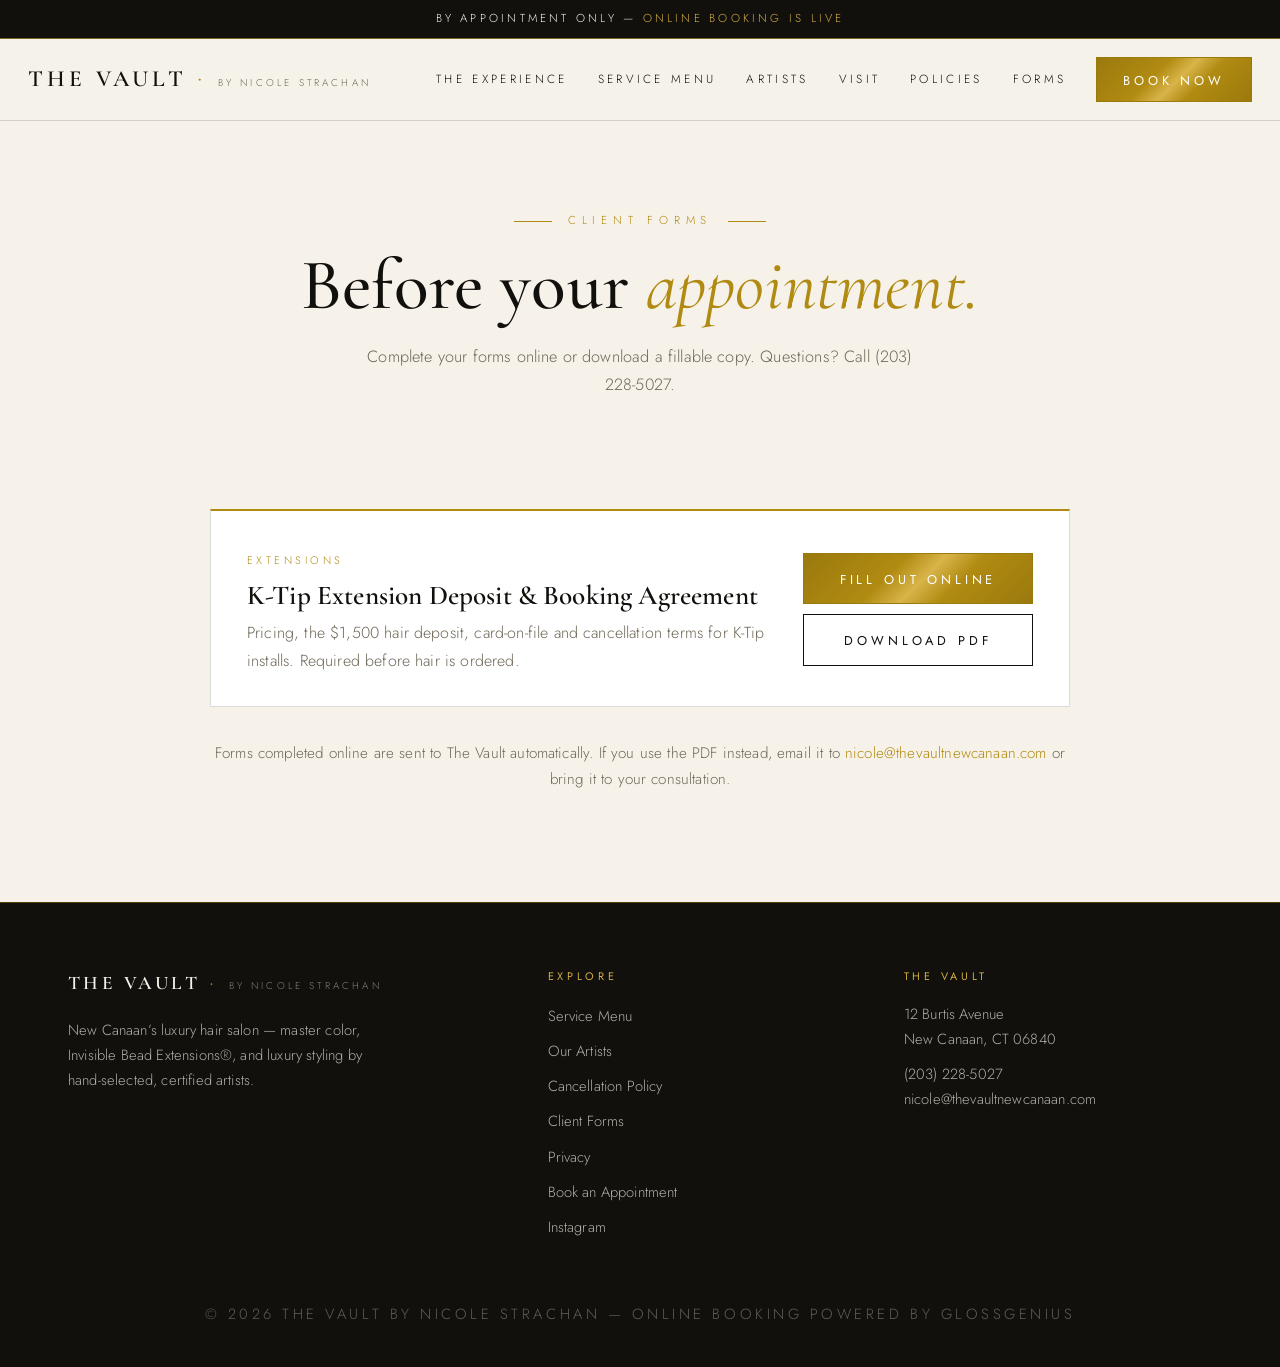
==== forms.html @ dd50f00c "Add Forms tab: K-Tip agreement (online + PDF), new cancellation terms, privacy update - New pages: f" ====
<!DOCTYPE html>
<html lang="en">
<head>
<meta charset="utf-8">
<meta name="viewport" content="width=device-width, initial-scale=1">
<title>Client Forms — The Vault by Nicole Strachan</title>
<meta name="description" content="Client forms for The Vault by Nicole Strachan, New Canaan, CT — fill out online or download.">
<link rel="preconnect" href="https://fonts.googleapis.com">
<link rel="preconnect" href="https://fonts.gstatic.com" crossorigin>
<link href="https://fonts.googleapis.com/css2?family=Cormorant+Garamond:ital,wght@0,400;0,500;0,600;1,400;1,500&family=Jost:wght@300;400;500&display=swap" rel="stylesheet">
<link rel="stylesheet" href="css/style.css">
<link rel="stylesheet" href="css/forms.css">
<link rel="icon" type="image/png" href="assets/logo-square.png">
<script src="js/lux.js" defer></script>
<link rel="canonical" href="https://thevaultnewcanaan.com/forms.html">
<meta name="robots" content="index, follow">
<meta name="theme-color" content="#12100c">
</head>
<body>
<div class="announce">By appointment only &mdash; <a href="https://thevaultnc.glossgenius.com/booking-flow" target="_blank" rel="noopener">online booking is live</a></div>
<header class="site">
  <div class="head-inner">
    <a class="wordmark" href="index.html"><span class="mark">The Vault</span><span class="by">by Nicole Strachan</span></a>
    <input type="checkbox" id="navtoggle">
    <label class="burger" for="navtoggle">&#9776;</label>
    <nav class="main">
      <a class="navlink" href="index.html#experience">The Experience</a>
      <a class="navlink" href="index.html#services">Service Menu</a>
      <a class="navlink" href="index.html#team">Artists</a>
      <a class="navlink" href="index.html#visit">Visit</a>
      <a class="navlink" href="policies.html">Policies</a>
      <a class="navlink" href="forms.html">Forms</a>
      <a class="btn gold" href="https://thevaultnc.glossgenius.com/booking-flow" target="_blank" rel="noopener">Book Now</a>
    </nav>
  </div>
</header>

<div class="page-head">
  <p class="eyebrow centered">Client Forms</p>
  <h1 class="display">Before your <em>appointment.</em></h1>
  <p class="lede" style="margin:0 auto;">Complete your forms online or download a fillable copy. Questions? Call (203) 228-5027.</p>
</div>
<section>
  <div class="wrap">
    <div class="forms-list">
      <article class="form-card">
        <div>
          <span class="tag">Extensions</span>
          <h3>K-Tip Extension Deposit &amp; Booking Agreement</h3>
          <p>Pricing, the $1,500 hair deposit, card-on-file and cancellation terms for K-Tip installs. Required before hair is ordered.</p>
        </div>
        <div class="actions">
          <a class="btn gold" href="ktip-agreement.html">Fill Out Online</a>
          <a class="btn line" href="forms/KTip-Deposit-Agreement.pdf" download>Download PDF</a>
        </div>
      </article>
    </div>
    <p class="forms-note">Forms completed online are sent to The Vault automatically. If you use the PDF instead, email it to <a href="mailto:nicole@thevaultnewcanaan.com">nicole@thevaultnewcanaan.com</a> or bring it to your consultation.</p>
  </div>
</section>
<footer class="site">
  <div class="wrap foot-grid">
    <div class="foot-brand">
      <a class="wordmark" href="index.html"><span class="mark">The Vault</span><span class="by">by Nicole Strachan</span></a>
      <p>New Canaan&rsquo;s luxury hair salon &mdash; master color, Invisible Bead Extensions&reg;, and luxury styling by hand-selected, certified artists.</p>
    </div>
    <div>
      <h4>Explore</h4>
      <ul>
        <li><a href="index.html#services">Service Menu</a></li>
        <li><a href="index.html#team">Our Artists</a></li>
        <li><a href="policies.html">Cancellation Policy</a></li>
        <li><a href="forms.html">Client Forms</a></li>
        <li><a href="policies.html#privacy">Privacy</a></li>
        <li><a href="https://thevaultnc.glossgenius.com/booking-flow" target="_blank" rel="noopener">Book an Appointment</a></li>
        <li><a href="https://www.instagram.com/the_vault_new_canaan" target="_blank" rel="noopener">Instagram</a></li>
      </ul>
    </div>
    <div>
      <h4>The Vault</h4>
      <p>12 Burtis Avenue<br>New Canaan, CT 06840</p>
      <p style="margin-top:10px;"><a href="tel:+12032285027">(203) 228-5027</a><br>
      <a href="mailto:nicole@thevaultnewcanaan.com">nicole@thevaultnewcanaan.com</a></p>
    </div>
  </div>
  <p class="copyright">&copy; 2026 The Vault by Nicole Strachan &mdash; online booking powered by GlossGenius</p>
</footer>
</body>
</html>
---- css/style.css ----
/* The Vault by Nicole Strachan — original design (v2)
   Brand references: thevaultnewcanaan.com + thevaultnc.glossgenius.com.
   Editorial luxury: ivory paper, ink black, brand gold #b18b11. */

:root {
  --ink: #12100c;
  --ink-2: #1c1913;
  --paper: #f6f2ea;
  --paper-2: #efe9dd;
  --gold: #b18b11;
  --gold-bright: #d3ae45;
  --muted: #6f6757;
  --line: rgba(18, 16, 12, 0.14);
  --line-gold: rgba(177, 139, 17, 0.4);
  --display: "Cormorant Garamond", "Times New Roman", serif;
  --ui: "Jost", "Trebuchet MS", sans-serif;
}

* { margin: 0; padding: 0; box-sizing: border-box; }
html { scroll-behavior: smooth; }

body {
  background: var(--paper);
  color: var(--ink);
  font-family: var(--ui);
  font-weight: 300;
  line-height: 1.7;
  letter-spacing: 0.01em;
}

img { max-width: 100%; display: block; }
a { color: var(--gold); text-decoration: none; transition: all 0.25s ease; }

.wrap { max-width: 1200px; margin: 0 auto; padding: 0 28px; }

::selection { background: var(--gold); color: #fff; }

/* ---------- type helpers ---------- */
.eyebrow {
  font-size: 0.72rem;
  letter-spacing: 0.5em;
  text-transform: uppercase;
  color: var(--gold);
  display: flex;
  align-items: center;
  gap: 16px;
}
.eyebrow::before { content: ""; width: 38px; height: 1px; background: var(--gold); }
.eyebrow.centered { justify-content: center; }
.eyebrow.centered::after { content: ""; width: 38px; height: 1px; background: var(--gold); }

h2.display, h1.display {
  font-family: var(--display);
  font-weight: 500;
  font-size: clamp(2.6rem, 5.6vw, 4.6rem);
  line-height: 1.04;
  margin: 18px 0 20px;
}
.display em { font-style: italic; color: var(--gold); font-weight: 400; }

.lede { color: var(--muted); max-width: 560px; font-size: 1.02rem; }

/* ---------- buttons ---------- */
.btn {
  display: inline-block;
  font-family: var(--ui);
  font-weight: 400;
  font-size: 0.8rem;
  letter-spacing: 0.3em;
  text-transform: uppercase;
  padding: 17px 40px 15px;
  background: var(--ink);
  color: var(--paper);
  border: 1px solid var(--ink);
}
.btn:hover { background: var(--gold); border-color: var(--gold); color: #fff; }
.btn.gold { background: var(--gold); border-color: var(--gold); color: #fff; }
.btn.gold:hover { background: var(--ink); border-color: var(--ink); }
.btn.line { background: transparent; color: var(--ink); }
.btn.line:hover { background: var(--ink); color: var(--paper); }
.btn.line.on-dark { color: var(--paper); border-color: rgba(246, 242, 234, 0.5); }
.btn.line.on-dark:hover { background: var(--paper); color: var(--ink); }

/* ---------- announcement + header ---------- */
.announce {
  background: var(--ink);
  color: var(--paper);
  text-align: center;
  font-size: 0.72rem;
  letter-spacing: 0.28em;
  text-transform: uppercase;
  padding: 9px 16px;
}
.announce a { color: var(--gold-bright); }
.announce a:hover { color: #fff; }

header.site {
  position: sticky;
  top: 0;
  z-index: 100;
  background: rgba(246, 242, 234, 0.9);
  backdrop-filter: blur(10px);
  border-bottom: 1px solid var(--line);
}
.head-inner {
  max-width: 1280px;
  margin: 0 auto;
  padding: 18px 28px;
  display: flex;
  align-items: center;
  justify-content: space-between;
  gap: 20px;
}
.wordmark {
  display: flex;
  align-items: baseline;
  gap: 12px;
  color: var(--ink);
}
.wordmark .mark {
  font-family: var(--display);
  font-weight: 600;
  font-size: 1.45rem;
  letter-spacing: 0.18em;
  text-transform: uppercase;
}
.wordmark .by {
  font-size: 0.62rem;
  letter-spacing: 0.32em;
  text-transform: uppercase;
  color: var(--muted);
}
nav.main { display: flex; align-items: center; gap: 30px; }
nav.main a.navlink {
  font-size: 0.74rem;
  letter-spacing: 0.28em;
  text-transform: uppercase;
  color: var(--ink);
  padding: 4px 0;
  border-bottom: 1px solid transparent;
}
nav.main a.navlink:hover { color: var(--gold); border-bottom-color: var(--gold); }
nav.main .btn { padding: 12px 26px 10px; }
#navtoggle { display: none; }
label.burger { display: none; font-size: 1.5rem; color: var(--ink); cursor: pointer; }
@media (max-width: 940px) {
  label.burger { display: block; }
  nav.main {
    display: none;
    position: absolute;
    top: 100%; left: 0; right: 0;
    background: var(--paper);
    border-bottom: 1px solid var(--line);
    flex-direction: column;
    padding: 28px;
  }
  #navtoggle:checked ~ nav.main { display: flex; }
}

/* ---------- hero ---------- */
.hero { overflow: hidden; }
.hero-grid {
  max-width: 1280px;
  margin: 0 auto;
  display: grid;
  grid-template-columns: 1.05fr 0.95fr;
  min-height: 78vh;
}
.hero-copy {
  padding: 96px 56px 96px 28px;
  display: flex;
  flex-direction: column;
  justify-content: center;
}
.hero-copy h1 {
  font-family: var(--display);
  font-weight: 500;
  font-size: clamp(3.2rem, 6.5vw, 6rem);
  line-height: 0.98;
  margin: 22px 0 26px;
}
.hero-copy .lede { margin-bottom: 40px; }
.hero-actions { display: flex; gap: 16px; flex-wrap: wrap; }
.hero-note {
  margin-top: 56px;
  display: flex;
  gap: 40px;
  font-size: 0.78rem;
  letter-spacing: 0.14em;
  text-transform: uppercase;
  color: var(--muted);
}
.hero-note strong { display: block; color: var(--ink); font-weight: 500; font-size: 0.9rem; }

.hero-visual { position: relative; padding: 56px 28px 56px 0; }
.hero-visual .photo {
  position: relative;
  height: 100%;
  min-height: 480px;
  background: url("../assets/salon-1.jpg") center/cover no-repeat;
}
.hero-visual .photo::after {
  content: "";
  position: absolute;
  inset: 18px;
  border: 1px solid rgba(246, 242, 234, 0.65);
}
.hero-visual .badge {
  position: absolute;
  left: -54px;
  bottom: 76px;
  width: 148px;
  height: 148px;
  border-radius: 50%;
  background: var(--ink);
  color: var(--paper);
  display: flex;
  align-items: center;
  justify-content: center;
  text-align: center;
  font-size: 0.62rem;
  letter-spacing: 0.3em;
  text-transform: uppercase;
  line-height: 2;
  border: 1px solid var(--gold);
  box-shadow: 0 18px 40px rgba(18, 16, 12, 0.35);
}
.hero-visual .badge span em {
  display: block;
  font-family: var(--display);
  font-style: italic;
  font-size: 1.15rem;
  letter-spacing: 0.06em;
  text-transform: none;
  color: var(--gold-bright);
}
@media (max-width: 940px) {
  .hero-grid { grid-template-columns: 1fr; min-height: 0; }
  .hero-copy { padding: 64px 28px 40px; }
  .hero-visual { padding: 0 28px 56px; }
  .hero-visual .photo { min-height: 340px; }
  .hero-visual .badge { left: 12px; bottom: -30px; width: 120px; height: 120px; }
}

/* ---------- ticker ---------- */
.ticker {
  background: var(--ink);
  border-top: 1px solid var(--line-gold);
  border-bottom: 1px solid var(--line-gold);
  overflow: hidden;
  padding: 14px 0;
}
.ticker .track {
  display: inline-block;
  white-space: nowrap;
  animation: tick 90s linear infinite;
  color: var(--gold-bright);
  font-family: var(--display);
  font-size: 0.95rem;
  letter-spacing: 0.34em;
  text-transform: uppercase;
}
.ticker .track span { padding: 0 22px; }
@keyframes tick { from { transform: translateX(0); } to { transform: translateX(-50%); } }

/* ---------- sections ---------- */
section { padding: 110px 0; }
section.dark { background: var(--ink); color: var(--paper); }
section.dark .lede { color: rgba(246, 242, 234, 0.65); }
section.tint { background: var(--paper-2); }

/* ---------- experience steps ---------- */
.steps {
  display: grid;
  grid-template-columns: repeat(3, 1fr);
  gap: 48px;
  margin-top: 64px;
}
@media (max-width: 860px) { .steps { grid-template-columns: 1fr; } }
.step { border-top: 1px solid var(--line); padding-top: 26px; }
.step .num {
  font-family: var(--display);
  font-style: italic;
  color: var(--gold);
  font-size: 1.6rem;
}
.step h3 {
  font-family: var(--display);
  font-weight: 600;
  font-size: 1.5rem;
  margin: 8px 0 10px;
}
.step p { color: var(--muted); font-size: 0.95rem; }

/* ---------- services menu ---------- */
.menu-head { text-align: center; max-width: 640px; margin: 0 auto; }
.menu-head .lede { margin: 0 auto; }

.menu-cat { margin-top: 72px; }
.menu-cat h3 {
  font-family: var(--display);
  font-weight: 600;
  font-size: 1.9rem;
  display: flex;
  align-items: center;
  gap: 24px;
}
.menu-cat h3::after { content: ""; flex: 1; height: 1px; background: var(--line-gold); }
.menu-cat h3 .cat-note {
  font-family: var(--ui);
  font-weight: 300;
  font-size: 0.72rem;
  letter-spacing: 0.3em;
  text-transform: uppercase;
  color: var(--muted);
}
.menu-grid {
  margin-top: 30px;
  display: grid;
  grid-template-columns: 1fr 1fr;
  gap: 10px 64px;
}
@media (max-width: 860px) { .menu-grid { grid-template-columns: 1fr; } }
.mi { padding: 14px 0; border-bottom: 1px solid rgba(18, 16, 12, 0.08); }
.mi .row {
  display: flex;
  align-items: baseline;
  gap: 12px;
}
.mi .name {
  font-weight: 400;
  font-size: 0.98rem;
  letter-spacing: 0.04em;
  text-transform: uppercase;
}
.mi .dots { flex: 1; border-bottom: 1px dotted rgba(18, 16, 12, 0.3); transform: translateY(-4px); }
.mi .price { font-family: var(--display); font-size: 1.15rem; font-weight: 600; color: var(--gold); white-space: nowrap; }
.mi .desc { font-size: 0.85rem; color: var(--muted); margin-top: 4px; max-width: 92%; }
.menu-cta { text-align: center; margin-top: 64px; }
.menu-cta p { color: var(--muted); font-size: 0.9rem; margin-bottom: 22px; }

/* ---------- extensions spotlight (dark) ---------- */
.spot {
  display: grid;
  grid-template-columns: 0.9fr 1.1fr;
  gap: 72px;
  align-items: center;
}
@media (max-width: 940px) { .spot { grid-template-columns: 1fr; gap: 40px; } }
.spot .photo {
  position: relative;
  min-height: 440px;
  background: url("../assets/svc-30.png") center/cover no-repeat;
}
.spot .photo::after { content: ""; position: absolute; inset: 18px; border: 1px solid rgba(246, 242, 234, 0.35); }
.spot ul {
  list-style: none;
  margin: 28px 0 36px;
}
.spot li {
  padding: 12px 0;
  border-bottom: 1px solid rgba(246, 242, 234, 0.12);
  display: flex;
  gap: 14px;
  align-items: baseline;
  font-size: 0.95rem;
  color: rgba(246, 242, 234, 0.85);
}
.spot li::before { content: "◆"; color: var(--gold); font-size: 0.6rem; }

/* ---------- team ---------- */
.team-intro { text-align: center; max-width: 620px; margin: 0 auto 64px; }
.team-intro .lede { margin: 0 auto; }
.team-row {
  display: grid;
  grid-template-columns: repeat(3, 1fr);
  gap: 40px;
}
@media (max-width: 940px) { .team-row { grid-template-columns: 1fr; max-width: 420px; margin: 0 auto; } }
.tcard { text-align: center; }
.tcard .photo {
  position: relative;
  aspect-ratio: 1;
  max-width: 320px;
  margin: 0 auto;
  overflow: hidden;
  background: var(--paper-2);
}
.tcard .photo img { width: 100%; height: 100%; object-fit: cover; transition: transform 0.5s ease; }
.tcard:hover .photo img { transform: scale(1.04); }
.tcard .photo::after { content: ""; position: absolute; inset: 14px; border: 1px solid rgba(246, 242, 234, 0.5); pointer-events: none; }
.tcard .role {
  margin-top: 20px;
  font-size: 0.68rem;
  letter-spacing: 0.34em;
  text-transform: uppercase;
  color: var(--gold);
}
.tcard h3 { font-family: var(--display); font-weight: 600; font-size: 1.7rem; margin: 4px 0 8px; }
.tcard p.bio { font-size: 0.9rem; color: var(--muted); max-width: 330px; margin: 0 auto 16px; }
.tcard .book {
  font-size: 0.74rem;
  letter-spacing: 0.3em;
  text-transform: uppercase;
  border-bottom: 1px solid var(--gold);
  padding-bottom: 3px;
}
.team-more { text-align: center; margin-top: 60px; color: var(--muted); font-size: 0.92rem; }

/* ---------- visit ---------- */
.visit-grid {
  display: grid;
  grid-template-columns: 1.1fr 0.9fr;
  gap: 72px;
  align-items: start;
}
@media (max-width: 940px) { .visit-grid { grid-template-columns: 1fr; gap: 44px; } }
table.hours { width: 100%; border-collapse: collapse; margin-top: 30px; }
table.hours td {
  padding: 13px 4px;
  border-bottom: 1px solid var(--line);
  font-size: 0.82rem;
  letter-spacing: 0.2em;
  text-transform: uppercase;
}
table.hours td:last-child { text-align: right; color: var(--gold); }
table.hours tr.closed td { color: var(--muted); }
.addr {
  font-family: var(--display);
  font-size: 1.9rem;
  font-weight: 500;
  line-height: 1.3;
  margin: 20px 0 16px;
}
.visit-lines p { margin-bottom: 10px; color: var(--muted); }
.visit-lines a:hover { color: var(--ink); }

/* ---------- closing CTA ---------- */
.close-cta {
  position: relative;
  background: var(--ink);
  text-align: center;
  padding: 130px 28px;
  overflow: hidden;
}
.close-cta::before {
  content: "";
  position: absolute;
  inset: 0;
  background: url("../assets/cover-croc.jpg") center/cover no-repeat;
  opacity: 0.28;
}
.close-cta > * { position: relative; }
.close-cta h2 {
  font-family: var(--display);
  font-weight: 500;
  color: var(--paper);
  font-size: clamp(2.6rem, 5.6vw, 4.4rem);
  line-height: 1.05;
  margin-bottom: 14px;
}
.close-cta h2 em { font-style: italic; color: var(--gold-bright); }
.close-cta p {
  color: rgba(246, 242, 234, 0.7);
  margin-bottom: 40px;
  letter-spacing: 0.06em;
}

/* ---------- footer ---------- */
footer.site { background: var(--ink); color: rgba(246, 242, 234, 0.7); padding: 64px 0 40px; border-top: 1px solid var(--line-gold); }
.foot-grid {
  display: grid;
  grid-template-columns: 1.4fr 1fr 1fr;
  gap: 48px;
}
@media (max-width: 860px) { .foot-grid { grid-template-columns: 1fr; } }
footer.site .wordmark .mark { color: var(--paper); font-size: 1.2rem; }
footer.site .wordmark .by { color: rgba(246, 242, 234, 0.5); }
footer.site h4 {
  font-size: 0.68rem;
  letter-spacing: 0.34em;
  text-transform: uppercase;
  color: var(--gold-bright);
  font-weight: 400;
  margin-bottom: 16px;
}
footer.site ul { list-style: none; }
footer.site li { margin-bottom: 8px; }
footer.site a { color: rgba(246, 242, 234, 0.7); font-size: 0.92rem; }
footer.site a:hover { color: var(--gold-bright); }
footer.site p { font-size: 0.92rem; }
.foot-brand p { margin-top: 18px; max-width: 320px; font-size: 0.88rem; }
.copyright {
  text-align: center;
  margin-top: 54px;
  font-size: 0.68rem;
  letter-spacing: 0.24em;
  text-transform: uppercase;
  color: rgba(246, 242, 234, 0.35);
}

/* ---------- policy page ---------- */
.page-head { text-align: center; padding: 90px 28px 0; }
.policy { max-width: 780px; margin: 0 auto; }
.policy h2 {
  font-family: var(--display);
  font-weight: 600;
  font-size: 1.7rem;
  margin: 46px 0 12px;
}
.policy h2::after { content: ""; display: block; width: 44px; height: 2px; background: var(--gold); margin-top: 12px; }
.policy p, .policy li { color: var(--muted); margin-bottom: 14px; }
.policy ul { padding-left: 20px; }
.policy strong { color: var(--ink); font-weight: 500; }

/* ==================== LUXURY LAYER ==================== */

/* metallic gold buttons with shine sweep */
.btn.gold {
  background: linear-gradient(135deg, #9a790e 0%, #b18b11 38%, #d8b44a 52%, #b18b11 66%, #9a790e 100%);
  border-color: rgba(154, 121, 14, 0.9);
  position: relative;
  overflow: hidden;
}
.btn.gold::after {
  content: "";
  position: absolute;
  top: 0; bottom: 0;
  left: -80%;
  width: 50%;
  background: linear-gradient(105deg, transparent, rgba(255, 255, 255, 0.45), transparent);
  transform: skewX(-20deg);
  transition: left 0.6s ease;
}
.btn.gold:hover { background: linear-gradient(135deg, #8a6c0c, #c9a437 55%, #8a6c0c); }
.btn.gold:hover::after { left: 130%; }

/* gold hairline under announce bar */
.announce { border-bottom: 1px solid rgba(211, 174, 69, 0.55); }

/* wordmark diamond */
.wordmark .mark::after {
  content: "\25C6";
  color: var(--gold);
  font-size: 0.5em;
  vertical-align: 0.35em;
  margin-left: 10px;
}

/* hero watermark V */
.hero-copy { position: relative; }
.watermark {
  position: absolute;
  top: 50%;
  left: -40px;
  transform: translateY(-54%);
  font-family: var(--display);
  font-size: 34rem;
  line-height: 1;
  color: transparent;
  -webkit-text-stroke: 1px rgba(177, 139, 17, 0.16);
  pointer-events: none;
  user-select: none;
  z-index: 0;
}
.hero-copy > *:not(.watermark) { position: relative; z-index: 1; }
@media (max-width: 940px) { .watermark { font-size: 20rem; left: -10px; } }

/* rotating badge */
.hero-visual .badge.spin {
  background: radial-gradient(circle at 35% 30%, #262117, #12100c 70%);
  overflow: visible;
}
.badge.spin svg {
  position: absolute;
  inset: 0;
  width: 100%;
  height: 100%;
  animation: badgespin 26s linear infinite;
}
.badge.spin svg text {
  fill: var(--gold-bright);
  font-family: var(--ui);
  font-size: 10px;
  letter-spacing: 0.24em;
}
.badge.spin .badge-v {
  font-family: var(--display);
  font-size: 3.4rem;
  color: var(--paper);
  line-height: 1;
}
@keyframes badgespin { to { transform: rotate(360deg); } }

/* ornament divider */
.ornament {
  display: flex;
  align-items: center;
  justify-content: center;
  gap: 18px;
  color: var(--gold);
  font-size: 0.7rem;
  margin-top: 34px;
}
.ornament::before, .ornament::after {
  content: "";
  width: 120px;
  height: 1px;
  background: linear-gradient(90deg, transparent, var(--gold));
}
.ornament::after { background: linear-gradient(90deg, var(--gold), transparent); }

/* menu refinements */
.menu-cat h3 .cat-note { font-style: normal; }
.mi .desc { font-family: var(--display); font-style: italic; font-size: 1rem; color: #857b66; }
.mi:hover .name { color: var(--gold); transition: color 0.25s ease; }

/* steps: hairline gold top + roman numerals */
.step { border-top: 1px solid var(--line-gold); }
.step .num { font-size: 1.9rem; }

/* pull-quote band */
.quote-band {
  background: var(--paper);
  text-align: center;
  padding: 110px 28px;
  border-top: 1px solid var(--line-gold);
}
.quote-band .quote {
  font-family: var(--display);
  font-weight: 500;
  font-size: clamp(2.2rem, 5vw, 3.8rem);
  line-height: 1.15;
  max-width: 900px;
  margin: 0 auto 18px;
}
.quote-band .quote em { font-style: italic; color: var(--gold); }
.quote-band .quote-attr {
  font-size: 0.72rem;
  letter-spacing: 0.4em;
  text-transform: uppercase;
  color: var(--muted);
}

/* dark section: croc texture depth */
section.dark {
  position: relative;
  overflow: hidden;
}
section.dark::before {
  content: "";
  position: absolute;
  inset: 0;
  background: url("../assets/cover-croc.jpg") center/cover no-repeat;
  opacity: 0.14;
}
section.dark > .wrap { position: relative; }

/* team photo gold hairline */
.tcard .photo::before {
  content: "";
  position: absolute;
  inset: 0;
  box-shadow: inset 0 0 0 1px rgba(177, 139, 17, 0.35);
  z-index: 1;
  pointer-events: none;
}

/* scroll reveal */
@media (prefers-reduced-motion: no-preference) {
  .reveal {
    opacity: 0;
    transform: translateY(26px);
    transition: opacity 0.8s ease, transform 0.8s ease;
  }
  .reveal.in { opacity: 1; transform: none; }
  .reveal:nth-child(2) { transition-delay: 0.08s; }
  .reveal:nth-child(3) { transition-delay: 0.16s; }
  .reveal:nth-child(4) { transition-delay: 0.24s; }
}

/* ==================== FULL PHOTOS + MOBILE POLISH ==================== */

/* IBE spotlight: square box = square photo, nothing cropped */
.spot .photo {
  aspect-ratio: 1;
  min-height: 0;
  height: auto;
  align-self: center;
  width: 100%;
}

/* team photos are 1:1 sources in 1:1 frames (uncropped); just cap size */
.tcard .photo { width: min(320px, 100%); }

@media (max-width: 940px) {
  /* hero photo: show (nearly) the whole interior shot on mobile */
  .hero-visual .photo { min-height: 0; aspect-ratio: 16/10; }
  .watermark { display: none; }
}

@media (max-width: 700px) {
  section { padding: 68px 0; }
  .quote-band { padding: 72px 24px; }
  .close-cta { padding: 88px 24px; }

  .hero-copy { padding: 48px 24px 28px; }
  .hero-copy h1 { font-size: clamp(2.9rem, 13vw, 4rem); }
  .hero-actions { flex-direction: column; align-items: stretch; }
  .hero-actions .btn { text-align: center; }
  .hero-note { flex-wrap: wrap; gap: 16px 28px; margin-top: 40px; }
  .hero-visual { padding: 0 24px 64px; }
  .hero-visual .badge { width: 108px; height: 108px; bottom: -26px; }
  .badge.spin .badge-v { font-size: 2.6rem; }

  .ticker .track { font-size: 0.78rem; letter-spacing: 0.26em; }

  h2.display, h1.display { font-size: clamp(2.2rem, 9vw, 3rem); }
  .menu-cat h3 { font-size: 1.55rem; flex-wrap: wrap; }
  .menu-cat h3 .cat-note { width: 100%; order: 3; }
  .menu-cat h3::after { display: none; }
  .mi .desc { max-width: 100%; }

  .steps { gap: 34px; margin-top: 44px; }
  .visit-grid { gap: 36px; }
  .addr { font-size: 1.55rem; }
  table.hours td { letter-spacing: 0.12em; font-size: 0.78rem; }

  .team-row { gap: 44px; }
  .team-more { font-size: 0.88rem; line-height: 2; }

  .foot-grid { text-align: left; gap: 34px; }
  .head-inner { padding: 14px 20px; }
  .announce { font-size: 0.62rem; letter-spacing: 0.2em; }
}

/* larger tap targets on touch */
@media (pointer: coarse) {
  nav.main a.navlink { padding: 10px 0; }
  .mi { padding: 16px 0; }
}

/* mobile wordmark: one clean line */
@media (max-width: 700px) {
  .wordmark { gap: 0; }
  .wordmark .mark { font-size: 1.15rem; letter-spacing: 0.14em; white-space: nowrap; }
  .wordmark .by { display: none; }
}
---- css/forms.css ----
/* Client forms pages — extends css/style.css (The Vault brand tokens) */

.forms-list { max-width: 860px; margin: 0 auto; display: grid; gap: 22px; }
.form-card {
  background: #fff;
  border: 1px solid var(--line);
  border-top: 2px solid var(--gold);
  padding: 34px 36px 32px;
  display: grid;
  grid-template-columns: 1fr auto;
  gap: 24px;
  align-items: center;
}
.form-card h3 { font-family: var(--display); font-weight: 600; font-size: 1.7rem; line-height: 1.15; margin: 8px 0 8px; }
.form-card p { color: var(--muted); margin: 0; }
.form-card .tag { font-size: 0.68rem; letter-spacing: 0.32em; text-transform: uppercase; color: var(--gold); }
.form-card .actions { display: flex; flex-direction: column; gap: 10px; min-width: 230px; }
.form-card .actions .btn { text-align: center; padding: 15px 22px 13px; }
@media (max-width: 760px) {
  .form-card { grid-template-columns: 1fr; padding: 28px 22px; }
  .form-card .actions { min-width: 0; }
}
.forms-note { max-width: 860px; margin: 34px auto 0; color: var(--muted); font-size: 0.95rem; text-align: center; }

/* agreement page */
.agreement { max-width: 860px; margin: 0 auto; }
.agreement .policy { max-width: none; }
.agreement h2 { scroll-margin-top: 100px; }
.agreement .intro-box {
  background: var(--paper-2);
  border-left: 2px solid var(--gold);
  padding: 20px 24px;
  color: var(--ink);
  margin-top: 36px;
}
.agreement .intro-box a { text-decoration: underline; }

.fgrid { display: grid; grid-template-columns: 1fr 1fr; gap: 16px 22px; margin: 18px 0 8px; }
.fgrid .full { grid-column: 1 / -1; }
@media (max-width: 700px) { .fgrid { grid-template-columns: 1fr; } }

.field label {
  display: block;
  font-size: 0.7rem;
  letter-spacing: 0.22em;
  text-transform: uppercase;
  color: var(--muted);
  margin-bottom: 6px;
}
.field input, .field select, .initial input {
  width: 100%;
  font-family: var(--ui);
  font-size: 1rem;
  font-weight: 400;
  color: var(--ink);
  background: #fff;
  border: 1px solid rgba(18, 16, 12, 0.22);
  border-radius: 0;
  padding: 12px 14px;
  transition: border-color 0.2s ease, box-shadow 0.2s ease;
}
.field input:focus, .field select:focus, .initial input:focus {
  outline: none;
  border-color: var(--gold);
  box-shadow: 0 0 0 3px rgba(177, 139, 17, 0.18);
}
.field input.sig { font-family: var(--display); font-style: italic; font-size: 1.45rem; padding: 8px 14px; }
.field .hint { font-size: 0.8rem; color: var(--muted); margin-top: 5px; }

.ptable { width: 100%; border-collapse: collapse; margin: 16px 0 22px; font-size: 0.95rem; background: #fff; }
.ptable th {
  text-align: left; font-weight: 500; font-size: 0.68rem; letter-spacing: 0.22em; text-transform: uppercase;
  color: var(--gold); background: var(--paper-2); padding: 11px 14px; border: 1px solid var(--line);
}
.ptable td { padding: 11px 14px; border: 1px solid var(--line); color: var(--ink); vertical-align: top; }
.ptable td.num, .ptable th.num { text-align: right; white-space: nowrap; }
.ptable tr.total td { background: var(--paper-2); font-weight: 500; }
.ptable input { width: 7.5em; font-family: var(--ui); font-size: 0.95rem; padding: 6px 8px; border: 1px solid rgba(18,16,12,.22); background: #fff; text-align: right; }
.ptable input:focus { outline: none; border-color: var(--gold); box-shadow: 0 0 0 3px rgba(177,139,17,.18); }
.table-scroll { overflow-x: auto; -webkit-overflow-scrolling: touch; }

.initial {
  display: grid; grid-template-columns: 92px 1fr; gap: 16px; align-items: start;
  background: var(--paper-2); padding: 14px 16px; margin: 14px 0 6px;
}
.initial input { text-align: center; text-transform: uppercase; letter-spacing: 0.12em; padding: 9px 6px; }
.initial span { color: var(--ink); padding-top: 9px; }
.initial.ack { background: transparent; border-bottom: 1px solid var(--line); margin: 0; padding: 12px 0; }
.initial input.invalid, .field input.invalid { border-color: #a3341f; box-shadow: 0 0 0 3px rgba(163, 52, 31, 0.15); }

.submit-bar {
  margin-top: 40px; padding: 30px 32px; background: var(--ink); color: var(--paper);
  display: grid; grid-template-columns: 1fr auto; gap: 22px; align-items: center;
}
.submit-bar p { margin: 0; color: rgba(246, 242, 234, 0.75); }
.submit-bar strong { color: var(--paper); font-weight: 500; }
@media (max-width: 760px) { .submit-bar { grid-template-columns: 1fr; } }
.form-status { margin-top: 14px; min-height: 1.4em; color: var(--ink); font-size: 0.95rem; }
.form-status.err { color: #a3341f; }
.salon-only { margin-top: 26px; font-size: 0.88rem; color: var(--muted); }

@media (max-width: 560px) {
  .ptable { font-size: 0.84rem; }
  .ptable th { font-size: 0.6rem; letter-spacing: 0.12em; padding: 9px 8px; }
  .ptable td { padding: 9px 8px; }
  .ptable input { width: 4.2em; padding: 5px 6px; display: block; margin-bottom: 4px; }
  .initial { grid-template-columns: 64px 1fr; gap: 12px; padding: 12px; }
  .submit-bar { padding: 24px 20px; }
  .submit-bar .btn { width: 100%; text-align: center; }
}

/* header: room for the added "Forms" link */
nav.main a.navlink, nav.main .btn, .wordmark, .wordmark * { white-space: nowrap; }
@media (min-width: 941px) and (max-width: 1240px) {
  nav.main { gap: 18px; }
  nav.main a.navlink { letter-spacing: 0.16em; font-size: 0.66rem; }
  nav.main .btn { padding: 11px 18px 9px; }
}
@media (min-width: 941px) and (max-width: 1080px) {
  .wordmark .by { display: none; }
}
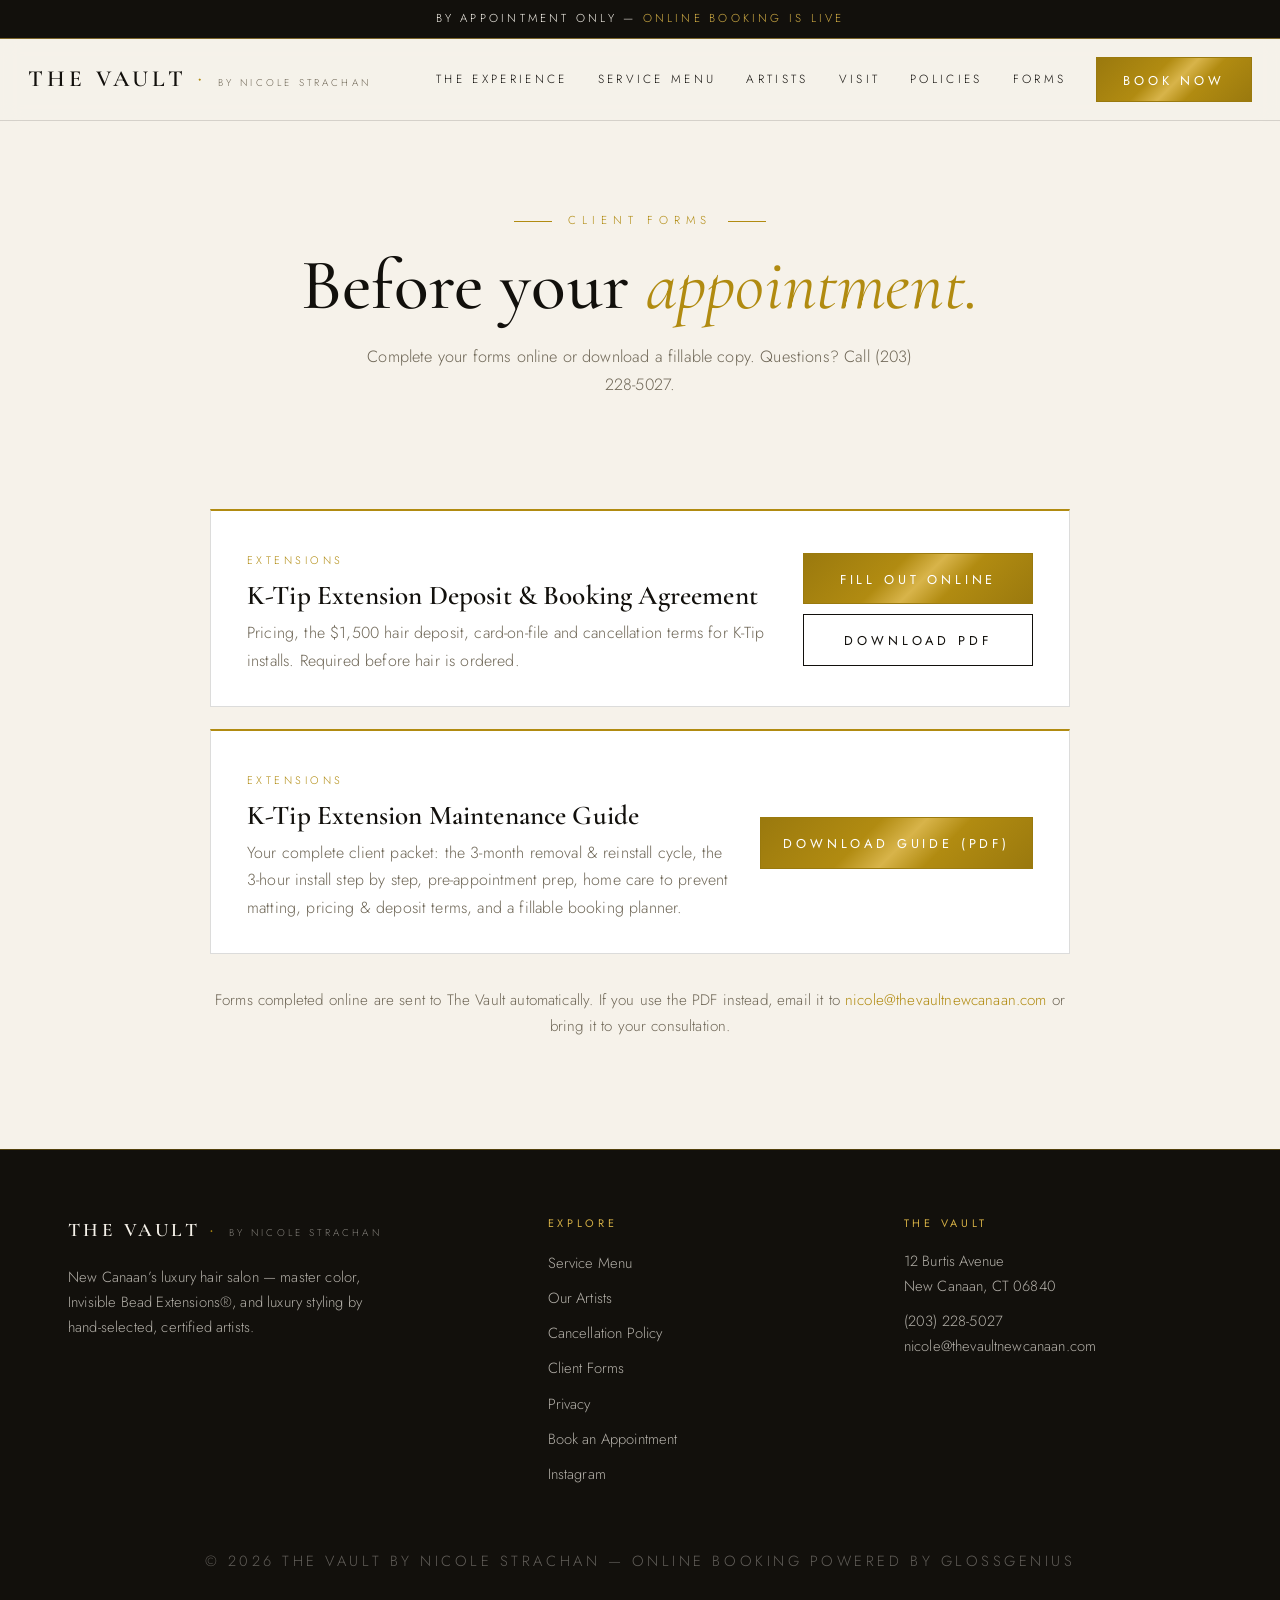
==== commit 874f5c82: "Add K-Tip Extension Maintenance Guide (downloadable PDF) to Forms page and K-Tips menu Co-Authored-B" ====
--- a/forms.html
+++ b/forms.html
@@ -54,6 +54,16 @@
           <a class="btn line" href="forms/KTip-Deposit-Agreement.pdf" download>Download PDF</a>
         </div>
       </article>
+      <article class="form-card">
+        <div>
+          <span class="tag">Extensions</span>
+          <h3>K-Tip Extension Maintenance Guide</h3>
+          <p>Your complete client packet: the 3-month removal &amp; reinstall cycle, the 3-hour install step by step, pre-appointment prep, home care to prevent matting, pricing &amp; deposit terms, and a fillable booking planner.</p>
+        </div>
+        <div class="actions">
+          <a class="btn gold" href="forms/K-Tip-Maintenance-Guide.pdf" download>Download Guide (PDF)</a>
+        </div>
+      </article>
     </div>
     <p class="forms-note">Forms completed online are sent to The Vault automatically. If you use the PDF instead, email it to <a href="mailto:nicole@thevaultnewcanaan.com">nicole@thevaultnewcanaan.com</a> or bring it to your consultation.</p>
   </div>
